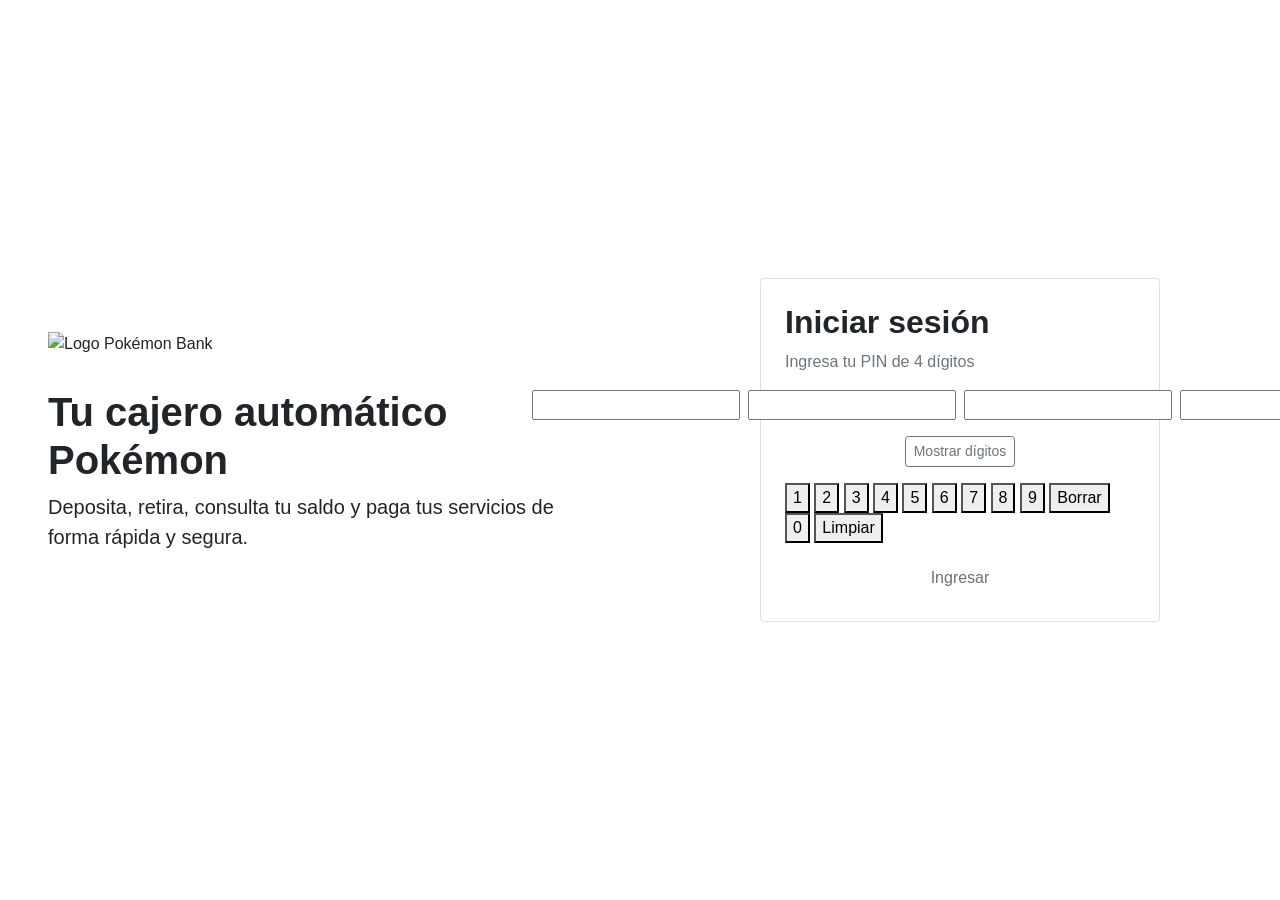
==== index.html @ d3ad7442 "Add files via upload" ====
<!DOCTYPE html>
<html lang="es">
<head>
<meta charset="UTF-8">
<meta name="viewport" content="width=device-width, initial-scale=1">
<title>Login | Pokémon Bank</title>
<link rel="stylesheet" href="https://stackpath.bootstrapcdn.com/bootstrap/4.6.2/css/bootstrap.min.css">
<link href="https://fonts.googleapis.com/css2?family=Nunito:wght@400;700;800&display=swap" rel="stylesheet">
<link rel="stylesheet" href="css/styles.css">
</head>
<body>
<div class="container-fluid">
  <div class="row min-vh-100">
    <section class="col-md-6 login-izq d-flex flex-column justify-content-center p-5">
     <img src="images/logo.png" alt="Logo Pokémon Bank" class="img-fluid mb-3" style="max-width: 280px;">
      <h1 class="font-weight-bold mt-3">Tu cajero automático Pokémon</h1>
      <p class="lead">Deposita, retira, consulta tu saldo y paga tus servicios de forma rápida y segura.</p>
    </section>
    <section class="col-md-6 d-flex align-items-center justify-content-center p-4">
     <form class="card card-pk p-4 w-100" style="max-width:400px" action="menu.html">
  <h2 class="font-weight-bold">Iniciar sesión</h2>
  <p class="text-muted" id="pl">Ingresa tu PIN de 4 dígitos</p>

  <div class="pin-wrap">
    <div class="d-flex justify-content-center mb-3" role="group" aria-labelledby="pl">
      <input class="pin mx-1" type="password" inputmode="numeric" maxlength="1" aria-label="Dígito 1 del PIN">
      <input class="pin mx-1" type="password" inputmode="numeric" maxlength="1" aria-label="Dígito 2 del PIN">
      <input class="pin mx-1" type="password" inputmode="numeric" maxlength="1" aria-label="Dígito 3 del PIN">
      <input class="pin mx-1" type="password" inputmode="numeric" maxlength="1" aria-label="Dígito 4 del PIN">
    </div>
<div class="text-center mb-3">
  <button type="button" class="btn btn-sm btn-outline-secondary" id="btnVer">Mostrar dígitos</button>
</div>
    <div class="keypad">
      <button type="button" class="key" data-num="1">1</button>
      <button type="button" class="key" data-num="2">2</button>
      <button type="button" class="key" data-num="3">3</button>
      <button type="button" class="key" data-num="4">4</button>
      <button type="button" class="key" data-num="5">5</button>
      <button type="button" class="key" data-num="6">6</button>
      <button type="button" class="key" data-num="7">7</button>
      <button type="button" class="key" data-num="8">8</button>
      <button type="button" class="key" data-num="9">9</button>
      <button type="button" class="key key-borrar" id="btnBorrar">Borrar</button>
      <button type="button" class="key" data-num="0">0</button>
      <button type="button" class="key key-limpiar" id="btnLimpiar">Limpiar</button>
    </div>
  </div>

<button type="submit" class="btn btn-pk btn-block mt-3" id="btnIngresar" disabled>Ingresar</button>
</form>
    </section>
  </div>
</div>
<script src="https://code.jquery.com/jquery-3.5.1.slim.min.js"></script>
<script src="https://cdn.jsdelivr.net/npm/bootstrap@4.6.2/dist/js/bootstrap.bundle.min.js"></script>
<script>
  const pins = Array.from(document.querySelectorAll('.pin'));
  const btnVer = document.getElementById('btnVer');
  const btnIngresar = document.getElementById('btnIngresar');
  const form = document.querySelector('form');

  // Habilita "Ingresar" solo si las 4 casillas tienen un dígito
  function validar() {
    const completo = pins.every(p => p.value !== '');
    btnIngresar.disabled = !completo;
  }

  // Teclas numéricas
  document.querySelectorAll('.key[data-num]').forEach(btn => {
    btn.addEventListener('click', () => {
      const vacio = pins.find(p => p.value === '');
      if (vacio) vacio.value = btn.dataset.num;
      validar();
    });
  });

  // Borrar: quita el último dígito escrito
  document.getElementById('btnBorrar').addEventListener('click', () => {
    const llenos = pins.filter(p => p.value !== '');
    if (llenos.length) llenos[llenos.length - 1].value = '';
    validar();
  });

  // Limpiar: vacía todas las casillas
  document.getElementById('btnLimpiar').addEventListener('click', () => {
    pins.forEach(p => p.value = '');
    validar();
  });

  // Mostrar / Ocultar dígitos (independiente de los otros botones)
  btnVer.addEventListener('click', () => {
    const oculto = pins[0].type === 'password';
    pins.forEach(p => p.type = oculto ? 'text' : 'password');
    btnVer.textContent = oculto ? 'Ocultar dígitos' : 'Mostrar dígitos';
  });

  // Seguridad extra: si el PIN está incompleto, no deja enviar
  form.addEventListener('submit', (e) => {
    if (!pins.every(p => p.value !== '')) {
      e.preventDefault();
    }
  });
</script>
</body>
</html>
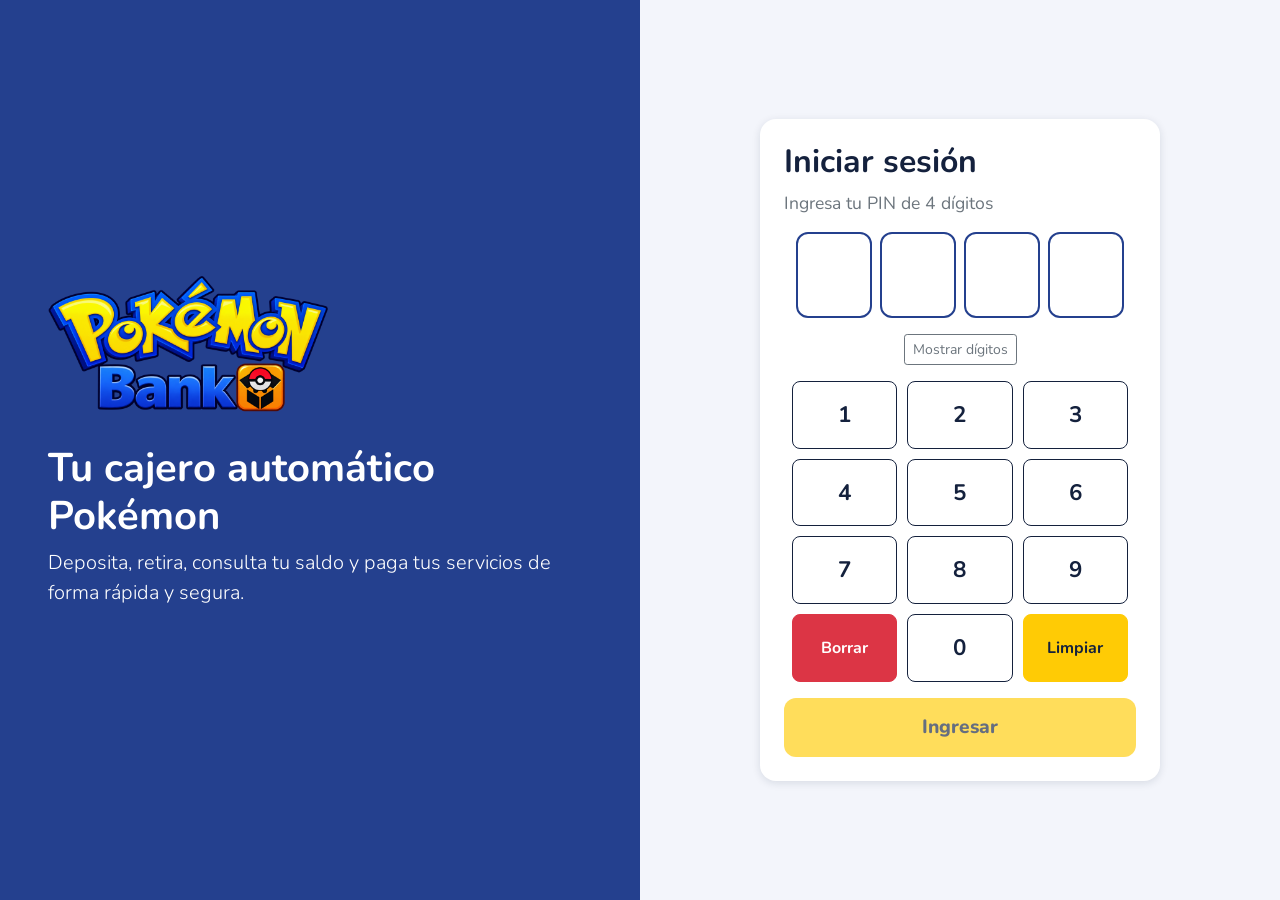
==== commit 6ae11ca2: "Actualizo interfaz y funcionalidades de Pokémon Bank" ====
--- a/index.html
+++ b/index.html
@@ -4,9 +4,9 @@
 <meta charset="UTF-8">
 <meta name="viewport" content="width=device-width, initial-scale=1">
 <title>Login | Pokémon Bank</title>
-<link rel="stylesheet" href="https://stackpath.bootstrapcdn.com/bootstrap/4.6.2/css/bootstrap.min.css">
+<link rel="stylesheet" href="https://cdn.jsdelivr.net/npm/bootstrap@4.6.2/dist/css/bootstrap.min.css">
 <link href="https://fonts.googleapis.com/css2?family=Nunito:wght@400;700;800&display=swap" rel="stylesheet">
-<link rel="stylesheet" href="css/styles.css">
+<link rel="stylesheet" href="styles.css">
 </head>
 <body>
 <div class="container-fluid">
--- a/styles.css
+++ b/styles.css
@@ -0,0 +1,347 @@
+:root{
+  --azul:#24408E;
+  --amarillo:#FFCB05;
+  --naranja:#E8732A;
+  --tinta:#14213D;
+  --fondo:#F3F5FB
+}
+
+body{
+  font-family:'Nunito',Arial,sans-serif;
+  background:var(--fondo);
+  color:var(--tinta)
+}
+
+.navbar-pk{background:var(--azul)}
+
+.navbar-pk .navbar-brand{color:#fff;
+  font-weight:800;
+  font-size:1.4rem
+}
+
+.navbar-pk .navbar-brand span{color:var(--amarillo)}
+
+.navbar-pk .nav-link{color:#fff;
+  font-weight:700;
+  border-radius:999px;
+  padding:.6rem 1.1rem
+}
+
+.navbar-pk .nav-link.active{background:var(--amarillo);
+  color:var(--tinta)
+}
+
+.navbar-pk .nav-link.salir{border:2px solid #fff}
+.pokeball{
+  width:30px;
+  height:30px;
+  margin-right:8px
+}
+
+.card-pk{
+  background:#fff;border:0;
+  border-radius:16px;
+  box-shadow:0 2px 8px rgba(20,33,61,.12)
+}
+
+.btn-pk{
+  background:var(--amarillo);
+  color:var(--tinta);
+  font-weight:800;
+  border-radius:12px;
+  min-height:52px
+}
+
+.btn-pk:hover{
+  background:#e6b800;
+  color:var(--tinta)
+}
+
+.btn-borde{
+  background:#fff;
+  border:2px solid var(--azul);
+  color:var(--tinta);
+  font-weight:800;
+  border-radius:12px;
+  min-height:52px
+}
+
+.tile{
+  background:#fff;
+  border:2px solid var(--azul);
+  border-radius:16px;
+  min-height:120px;
+  width:100%;
+  text-align:left;
+  font-weight:800;
+  font-size:1.15rem;
+  color:var(--tinta);
+  display:flex;
+  flex-direction:column;
+  justify-content:space-between;
+  padding:16px
+}
+
+.tile:hover{background:#eef2ff}
+
+.ic{
+  width:44px;
+  height:44px;
+  border-radius:50%;
+  background:var(--azul);
+  color:#fff;display:flex;
+  align-items:center;
+  justify-content:center;
+  font-size:1.5rem
+}
+
+.chip{
+  background:#fff;
+  border:2px solid var(--naranja);
+  border-radius:999px;
+  min-height:44px;
+  padding:0 18px;
+  font-weight:700;
+  color:var(--tinta)
+}
+
+.login-izq{
+  background:var(--azul);
+  color:#fff
+}
+
+.table-pk thead th{
+  background:var(--azul);
+  color:#fff;border:0
+}
+
+.tag{
+  display:inline-block;
+  padding:4px 12px;
+  border-radius:999px;
+  font-weight:700;
+  font-size:.85rem
+}
+
+.t-dep{
+  background:#DDE6FB;
+  color:#1B2F6E
+}
+.t-ret{
+  background:#FFE0CC;
+  color:#7A3410
+}
+.t-srv{
+  background:#FFF1B3;
+  color:#5A4500 
+}
+
+.pos{
+  color:#1B6B38;
+  font-weight:800}.neg{color:#A8261D;
+    font-weight:800
+}
+
+.barra{
+  background:#E6EAF5;
+  border-radius:8px
+}
+
+.barra div{height:28px;
+  border-radius:8px
+}
+
+/* ===== LOGIN: tarjeta, casillas y teclado ===== */
+.card-pk h2{font-size:2rem}
+.card-pk p{font-size:1.1rem}
+
+.pin{
+  width:76px;
+  height:86px;
+  border:2px solid var(--azul);
+  border-radius:12px;
+  text-align:center;
+  font-size:2.2rem;
+  padding:0;
+}
+
+/* El teclado toma exactamente el ancho de las 4 casillas */
+.pin-wrap{
+  width:max-content;
+  margin:0 auto;
+}
+.keypad{
+  display:grid;
+  grid-template-columns:repeat(3,1fr);
+  gap:10px;
+  width:0;          /* no influye en el ancho: lo define la fila de casillas */
+  min-width:100%;   /* y se estira a ese ancho */
+}
+.key{
+  width:100%;
+  min-width:0;
+  padding:16px 0;
+  font-size:1.4rem;
+  font-weight:700;
+  border:1px solid #14213D;
+  border-radius:8px;
+  background:#fff;
+  color:#14213D;
+  cursor:pointer;
+}
+.key:hover{background:#f1f3f9}
+.key:active{transform:scale(.96)}
+
+.key-borrar{
+  background:#dc3545;
+  border-color:#dc3545;
+  color:#fff;font-size:1rem
+}
+
+.key-limpiar{
+  background:#FFCB05;
+  border-color:#FFCB05;
+  color:#14213D;
+  font-size:1rem
+}
+
+#btnIngresar{
+  padding:14px;
+  font-size:1.2rem
+}
+
+/* ===== Ajustes para escritorio ===== */
+@media (min-width: 992px) and (min-height: 600px) {
+  html,
+  body {
+    height: 100%;
+  }
+
+  body {
+    display: flex;
+    flex-direction: column;
+    overflow: hidden;
+  }
+
+  .navbar-pk {
+    flex: 0 0 auto;
+  }
+
+  main.container {
+    flex: 1 1 auto;
+    min-height: 0;
+    width: 100%;
+    display: flex;
+    flex-direction: column;
+    padding-top: 1rem !important;
+    padding-bottom: 1rem !important;
+  }
+
+  .container-fluid {
+    flex: 1 1 auto;
+    min-height: 0;
+  }
+
+  .row.min-vh-100 {
+    min-height: 0;
+    height: 100%;
+  }
+
+  .tiles {
+    flex: 1 1 auto;
+    min-height: 0;
+  }
+
+  .tiles > div {
+    display: flex;
+  }
+
+  .tile {
+    height: 100%;
+  }
+
+  .scroll-card {
+    flex: 1 1 auto;
+    min-height: 0;
+    overflow: auto;
+  }
+
+  .scroll-card .table-responsive {
+    overflow: visible;
+  }
+
+  .table-pk thead th {
+    position: sticky;
+    top: 0;
+    z-index: 1;
+  }
+
+  .graf-row {
+    flex: 1 1 auto;
+    min-height: 0;
+  }
+
+  .graf-row > section {
+    height: 100%;
+    margin-bottom: 1rem;
+  }
+
+  .donut {
+    flex: 1 1 0;
+    min-height: 120px;
+    max-height: 300px;
+    width: 100%;
+  }
+}
+
+/* ===== Ajustes para teléfonos ===== */
+@media (max-width: 576px) {
+  .login-izq {
+    padding: 2rem !important;
+  }
+
+  .login-izq h1 {
+    font-size: 1.8rem;
+  }
+
+  .login-izq p {
+    font-size: 1rem;
+  }
+
+  .pin {
+    width: 60px;
+    height: 70px;
+    font-size: 1.8rem;
+  }
+
+  /* Historial */
+  .table-responsive {
+    overflow-x: auto;
+    -webkit-overflow-scrolling: touch;
+  }
+
+  .table-pk {
+    width: 100%;
+    min-width: 520px;
+    font-size: 0.8rem;
+  }
+
+  .table-pk th,
+  .table-pk td {
+    padding: 0.5rem 0.35rem;
+    vertical-align: middle;
+  }
+
+  .table-pk .tag {
+    padding: 3px 5px;
+    font-size: 0.7rem;
+  }
+  .filtro.activo {
+  background: var(--amarillo);
+  border-color: var(--naranja);
+  }
+
+  .filtro {
+  cursor: pointer;
+  }
+}
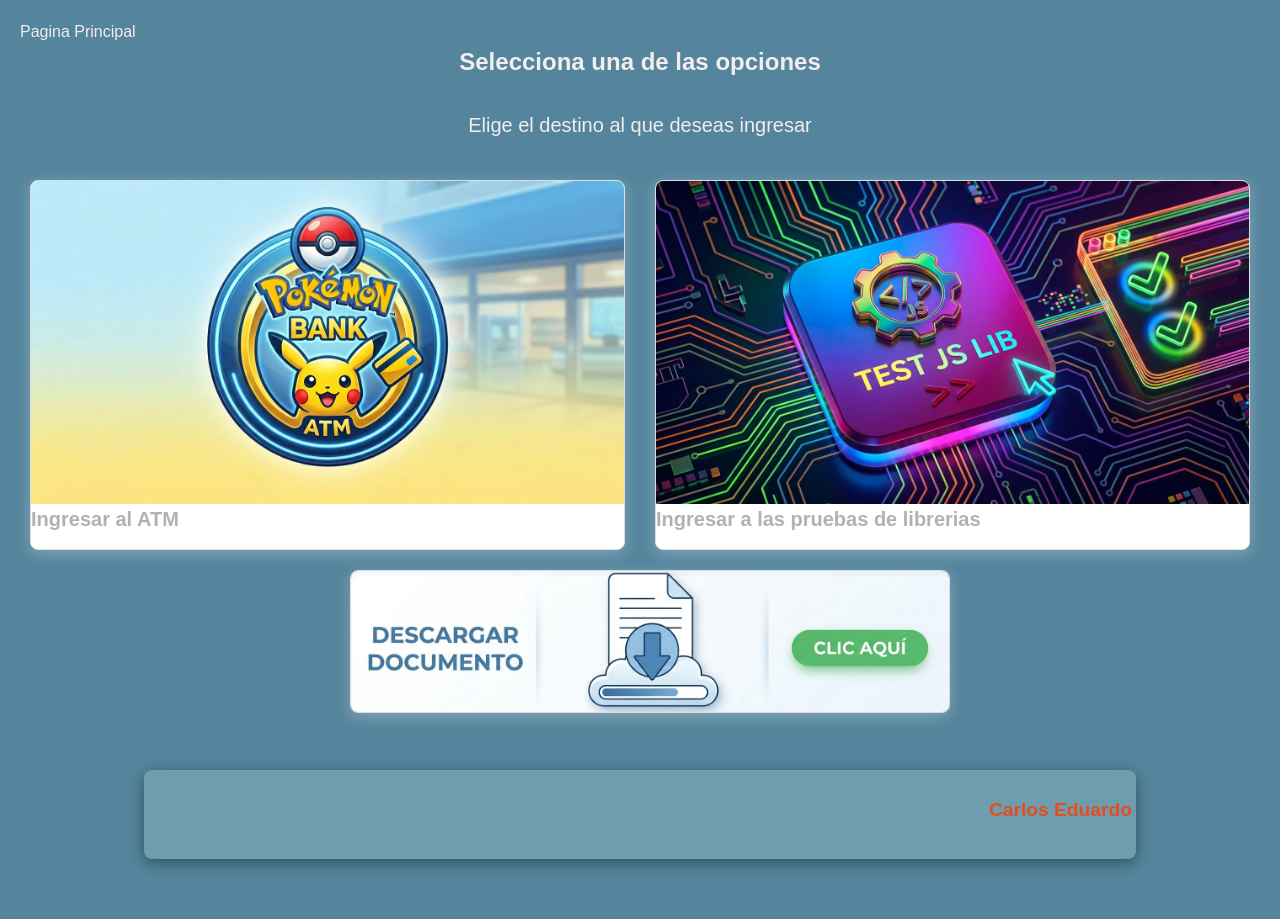
==== commit 7d38e1d1: "Se realiza cambios en las direcciones para la pagina index" ====
--- a/index.html
+++ b/index.html
@@ -1,106 +1,58 @@
 <!DOCTYPE html>
 <html lang="es">
-<head>
-<meta charset="UTF-8">
-<meta name="viewport" content="width=device-width, initial-scale=1">
-<title>Login | Pokémon Bank</title>
-<link rel="stylesheet" href="https://cdn.jsdelivr.net/npm/bootstrap@4.6.2/dist/css/bootstrap.min.css">
-<link href="https://fonts.googleapis.com/css2?family=Nunito:wght@400;700;800&display=swap" rel="stylesheet">
-<link rel="stylesheet" href="styles.css">
-</head>
-<body>
-<div class="container-fluid">
-  <div class="row min-vh-100">
-    <section class="col-md-6 login-izq d-flex flex-column justify-content-center p-5">
-     <img src="images/logo.png" alt="Logo Pokémon Bank" class="img-fluid mb-3" style="max-width: 280px;">
-      <h1 class="font-weight-bold mt-3">Tu cajero automático Pokémon</h1>
-      <p class="lead">Deposita, retira, consulta tu saldo y paga tus servicios de forma rápida y segura.</p>
-    </section>
-    <section class="col-md-6 d-flex align-items-center justify-content-center p-4">
-     <form class="card card-pk p-4 w-100" style="max-width:400px" action="menu.html">
-  <h2 class="font-weight-bold">Iniciar sesión</h2>
-  <p class="text-muted" id="pl">Ingresa tu PIN de 4 dígitos</p>
+    <head>
+        <title>Inicio</title>
+        <link rel="stylesheet" href="css/style-inicio.css">
+    </head>
 
-  <div class="pin-wrap">
-    <div class="d-flex justify-content-center mb-3" role="group" aria-labelledby="pl">
-      <input class="pin mx-1" type="password" inputmode="numeric" maxlength="1" aria-label="Dígito 1 del PIN">
-      <input class="pin mx-1" type="password" inputmode="numeric" maxlength="1" aria-label="Dígito 2 del PIN">
-      <input class="pin mx-1" type="password" inputmode="numeric" maxlength="1" aria-label="Dígito 3 del PIN">
-      <input class="pin mx-1" type="password" inputmode="numeric" maxlength="1" aria-label="Dígito 4 del PIN">
-    </div>
-<div class="text-center mb-3">
-  <button type="button" class="btn btn-sm btn-outline-secondary" id="btnVer">Mostrar dígitos</button>
-</div>
-    <div class="keypad">
-      <button type="button" class="key" data-num="1">1</button>
-      <button type="button" class="key" data-num="2">2</button>
-      <button type="button" class="key" data-num="3">3</button>
-      <button type="button" class="key" data-num="4">4</button>
-      <button type="button" class="key" data-num="5">5</button>
-      <button type="button" class="key" data-num="6">6</button>
-      <button type="button" class="key" data-num="7">7</button>
-      <button type="button" class="key" data-num="8">8</button>
-      <button type="button" class="key" data-num="9">9</button>
-      <button type="button" class="key key-borrar" id="btnBorrar">Borrar</button>
-      <button type="button" class="key" data-num="0">0</button>
-      <button type="button" class="key key-limpiar" id="btnLimpiar">Limpiar</button>
-    </div>
-  </div>
+    <body>
+        <header>
+            <span class="brand">Pagina Principal</span>
+        </header>
 
-<button type="submit" class="btn btn-pk btn-block mt-3" id="btnIngresar" disabled>Ingresar</button>
-</form>
-    </section>
-  </div>
-</div>
-<script src="https://code.jquery.com/jquery-3.5.1.slim.min.js"></script>
-<script src="https://cdn.jsdelivr.net/npm/bootstrap@4.6.2/dist/js/bootstrap.bundle.min.js"></script>
-<script>
-  const pins = Array.from(document.querySelectorAll('.pin'));
-  const btnVer = document.getElementById('btnVer');
-  const btnIngresar = document.getElementById('btnIngresar');
-  const form = document.querySelector('form');
+        <main class="contenedor-principal">
+            <h1>Selecciona una de las opciones</h1>
+            <p class="subtitulo">Elige el destino al que deseas ingresar</p>  
+            <div class="contenedor-tarjetas">         
+                <section class="tarjeta">
+                    <a href="atm.html" class="enlace">
+                    <img src="images/pokebank.jpg" >
+                    <h2>Ingresar al ATM</h2>
+                    </a>
+                </section>
+                <section class="tarjeta">
+                    <a href="demosLibrerias-Index.html" class="enlace">
+                    <img src="images/testLIb.jpg" >
+                    <h2>Ingresar a las pruebas de librerias</h2>
+                    </a>
+                </section>
+                
+            </div>
+            <section class="descargaDoc" >
+                <a href="documentacion/entregable.docx">
+                    <img class="tarjeta" src="images/bandescarga.jpg" >
+                </a>
+                </section>
+       
+        </main>
 
-  // Habilita "Ingresar" solo si las 4 casillas tienen un dígito
-  function validar() {
-    const completo = pins.every(p => p.value !== '');
-    btnIngresar.disabled = !completo;
-  }
+        <footer>
+            <div class="marquesina-integrantes">
+                <!-- behavior="scroll" mueve el texto de lado a lado -->
+                <!-- scrollamount ajusta la velocidad (más alto = más rápido) -->
+                <marquee behavior="scroll" direction="left" scrollamount="10">
+                  
+                    <span class="integrante-rojo">Carlos Eduardo Saavedra Vega</span> <img class="pokeball" src="images/pokeball.png">
+                    <span class="integrante-blanco">Alexis Ernesto Hernandez Monge </span><img class="pokeball" src="images/pokeball.png">
+                    <span class="integrante-rojo">Cristel Michelle Figueroa Romero</span><img class="pokeball" src="images/pokeball.png">
+                    <span class="integrante-blanco">Fidel Alexander Blanco Ayala</span><img class="pokeball" src="images/pokeball.png">
+                    <span class="integrante-rojo">Joel Ernesto Granados Mejia</span>
+                </marquee>
+            </div>
+        </footer>
 
-  // Teclas numéricas
-  document.querySelectorAll('.key[data-num]').forEach(btn => {
-    btn.addEventListener('click', () => {
-      const vacio = pins.find(p => p.value === '');
-      if (vacio) vacio.value = btn.dataset.num;
-      validar();
-    });
-  });
 
-  // Borrar: quita el último dígito escrito
-  document.getElementById('btnBorrar').addEventListener('click', () => {
-    const llenos = pins.filter(p => p.value !== '');
-    if (llenos.length) llenos[llenos.length - 1].value = '';
-    validar();
-  });
+    </body>
 
-  // Limpiar: vacía todas las casillas
-  document.getElementById('btnLimpiar').addEventListener('click', () => {
-    pins.forEach(p => p.value = '');
-    validar();
-  });
 
-  // Mostrar / Ocultar dígitos (independiente de los otros botones)
-  btnVer.addEventListener('click', () => {
-    const oculto = pins[0].type === 'password';
-    pins.forEach(p => p.type = oculto ? 'text' : 'password');
-    btnVer.textContent = oculto ? 'Ocultar dígitos' : 'Mostrar dígitos';
-  });
-
-  // Seguridad extra: si el PIN está incompleto, no deja enviar
-  form.addEventListener('submit', (e) => {
-    if (!pins.every(p => p.value !== '')) {
-      e.preventDefault();
-    }
-  });
-</script>
-</body>
 </html>
--- a/css/style-inicio.css
+++ b/css/style-inicio.css
@@ -0,0 +1,103 @@
+* {
+    margin: 0; /*Quita margenes predeterminados*/
+    padding: 0; /*Quita relleno predeterminado*/
+    box-sizing: border-box; /*El ancho incluye el borde y el relleno*/
+}
+
+body {
+    font-family: Arial, sans-serif;
+    background-color: #54859d;
+    color: #f3eded;
+    line-height: 1.5; /*Espaciado entre lineas */
+    padding: 20px; /*Relleno alrededor de la página */
+    
+}
+
+/*Titulo principal */
+.contenedor-tarjetas{
+    display: flex;
+    gap: 10px;
+    justify-content: center;
+    align-items: center;
+}
+.tarjeta:hover{
+    transform: scale(1.1);
+    box-shadow: 0 4px 15px rgba(206, 9, 9, 0.529);
+}
+.contenedor-principal h1 {
+    text-align: center;
+    margin-bottom: 30px; /*Espacio debajo del titulo*/
+    font-size: 24px;
+}
+.contenedor-principal p {
+    text-align: center;
+    margin-bottom: 30px; /*Espacio debajo del titulo*/
+    font-size: 20px;
+
+}
+
+.tarjeta {
+    background: #ffffff;
+    border: 1px solid #dddddd;
+    border-radius: 8px; /*Bordes redondeados*/
+    width: 100%;
+    max-width: 600px;
+    margin: 10px;
+    overflow: hidden;
+    cursor: pointer;
+    box-shadow: 0 4px 15px rgba(248, 246, 246, 0.281);
+}
+.tarjeta img {
+    width: 100%;
+    height: auto;
+    display: block;
+
+}
+
+/*Titulos dentro de cada tarjeta*/
+.tarjeta h2 {
+    margin-bottom: 15px; /*Espacio debajo del titulo */
+    font-size: 20px;
+    color: #4444446a;
+}
+.enlace {
+    text-decoration: none;
+    color: inherit;
+    display: block;
+}
+.descargaDoc {
+    margin: 0 auto;
+    max-width: 600px;
+}
+
+/*Integrantes*/
+.marquesina-integrantes {
+    background-color: #83adb799;
+    padding: 15px 0;
+    font-size: 1.2rem;
+    font-weight: bold;
+    box-shadow: 0 4px 15px rgba(0, 0, 0, 0.4);
+    border-radius: 8px;
+    border-color: #dddddd;                
+    max-width: 80%;
+    margin: 40px auto;
+
+}
+
+
+.integrante-rojo {
+    vertical-align: middle;
+    color: #e34e21;
+}
+.integrante-blanco {
+    vertical-align: middle;
+    color: #f6f3f3;
+}
+.pokeball {
+    
+    width: 50px;
+    height: 50px;
+    object-fit: cover;
+    vertical-align: middle;
+    margin: 0 10px;
+}
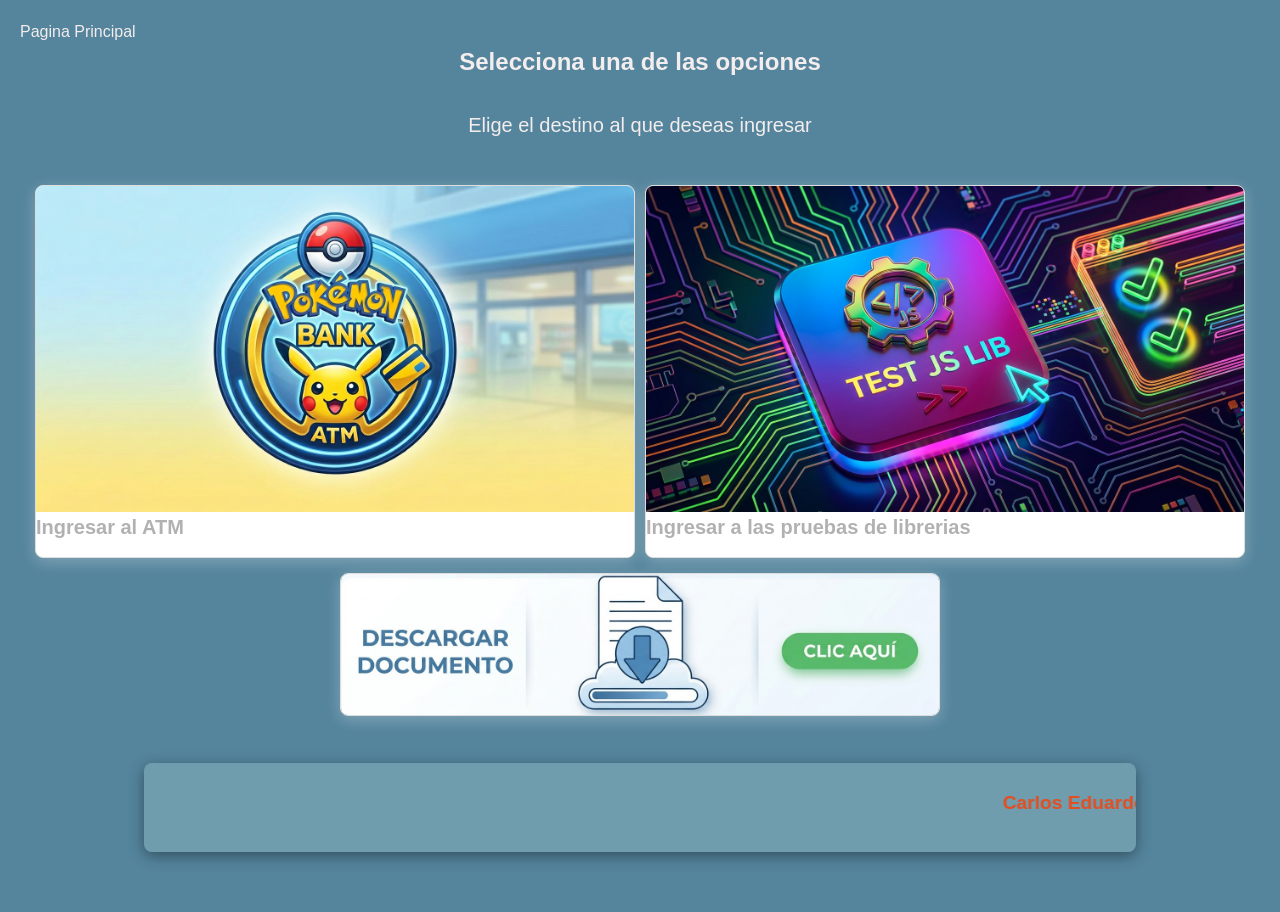
==== commit efb7a3ba: "se  agrega media" ====
--- a/index.html
+++ b/index.html
@@ -38,8 +38,6 @@
 
         <footer>
             <div class="marquesina-integrantes">
-                <!-- behavior="scroll" mueve el texto de lado a lado -->
-                <!-- scrollamount ajusta la velocidad (más alto = más rápido) -->
                 <marquee behavior="scroll" direction="left" scrollamount="10">
                   
                     <span class="integrante-rojo">Carlos Eduardo Saavedra Vega</span> <img class="pokeball" src="images/pokeball.png">
--- a/css/style-inicio.css
+++ b/css/style-inicio.css
@@ -16,12 +16,13 @@
 /*Titulo principal */
 .contenedor-tarjetas{
     display: flex;
+    flex-wrap: wrap;
     gap: 10px;
     justify-content: center;
     align-items: center;
 }
 .tarjeta:hover{
-    transform: scale(1.1);
+    transform: scale(1.05);
     box-shadow: 0 4px 15px rgba(206, 9, 9, 0.529);
 }
 .contenedor-principal h1 {
@@ -42,10 +43,11 @@
     border-radius: 8px; /*Bordes redondeados*/
     width: 100%;
     max-width: 600px;
-    margin: 10px;
+    margin-top: 15px;
     overflow: hidden;
     cursor: pointer;
     box-shadow: 0 4px 15px rgba(248, 246, 246, 0.281);
+    transition: transform 0.3s ease, box-shadow 0.3s ease;
 }
 .tarjeta img {
     width: 100%;
@@ -100,4 +102,34 @@
     object-fit: cover;
     vertical-align: middle;
     margin: 0 10px;
+}
+
+@media (max-width: 600px) {
+    body {
+        padding: 10px;
+    }
+
+    .contenedor-tarjetas {
+        flex-direction: column;
+        align-items: center;
+        gap: 15px;
+    }
+
+    .tarjeta {
+        width: 100%;
+        margin: 5px 0;
+    }
+
+    .marquesina-integrantes {
+        max-width: 95%;
+        font-size: 1rem;
+    }
+
+    .contenedor-principal h1 {
+        font-size: 20px;
+    }
+
+    .contenedor-principal p {
+        font-size: 16px;
+    }
 }
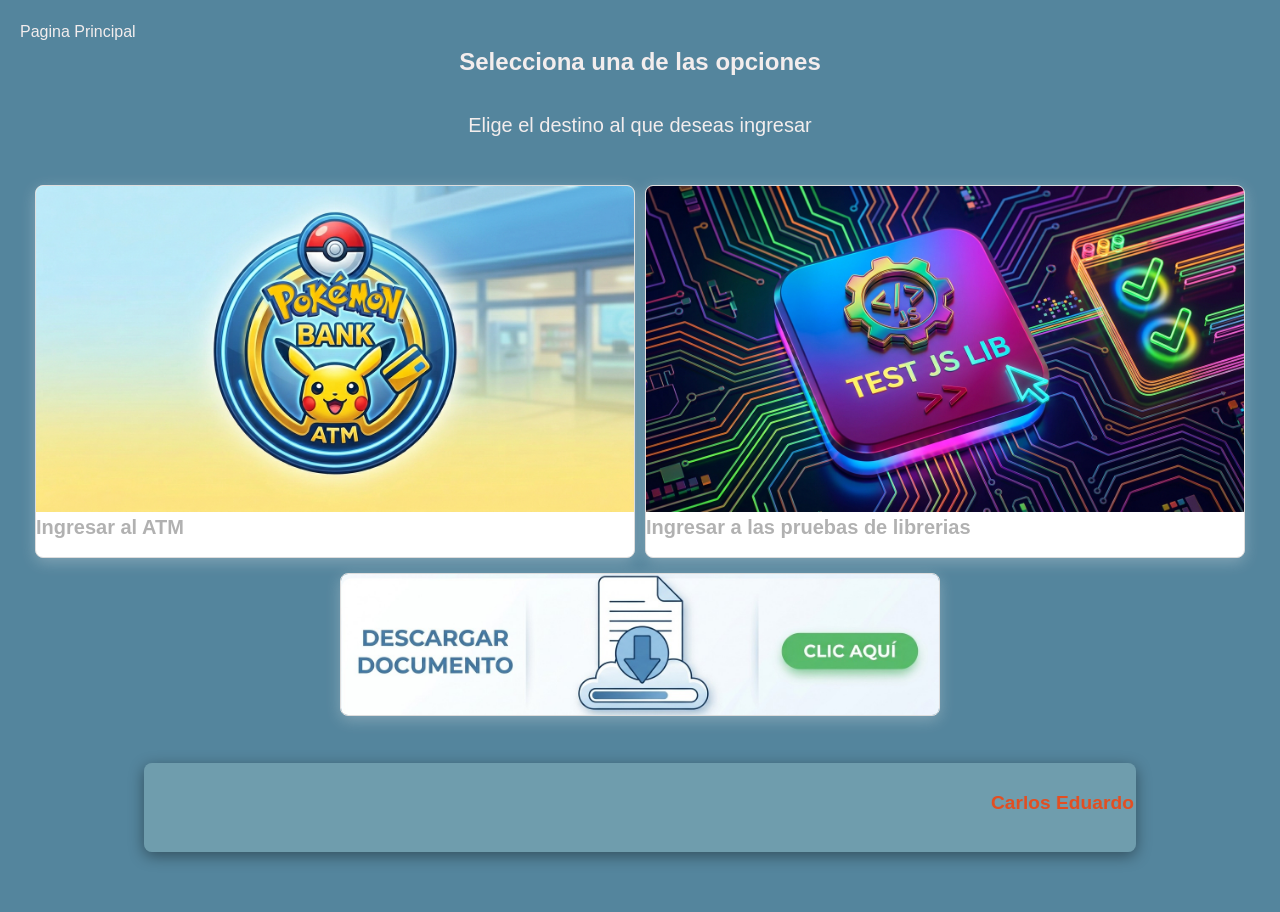
==== commit 176c26a7: "Correccion menor" ====
--- a/index.html
+++ b/index.html
@@ -3,6 +3,8 @@
     <head>
         <title>Inicio</title>
         <link rel="stylesheet" href="css/style-inicio.css">
+        <meta charset="UTF-8">
+        <meta name="viewport" content="width=device-width, initial-scale=1">
     </head>
 
     <body>
